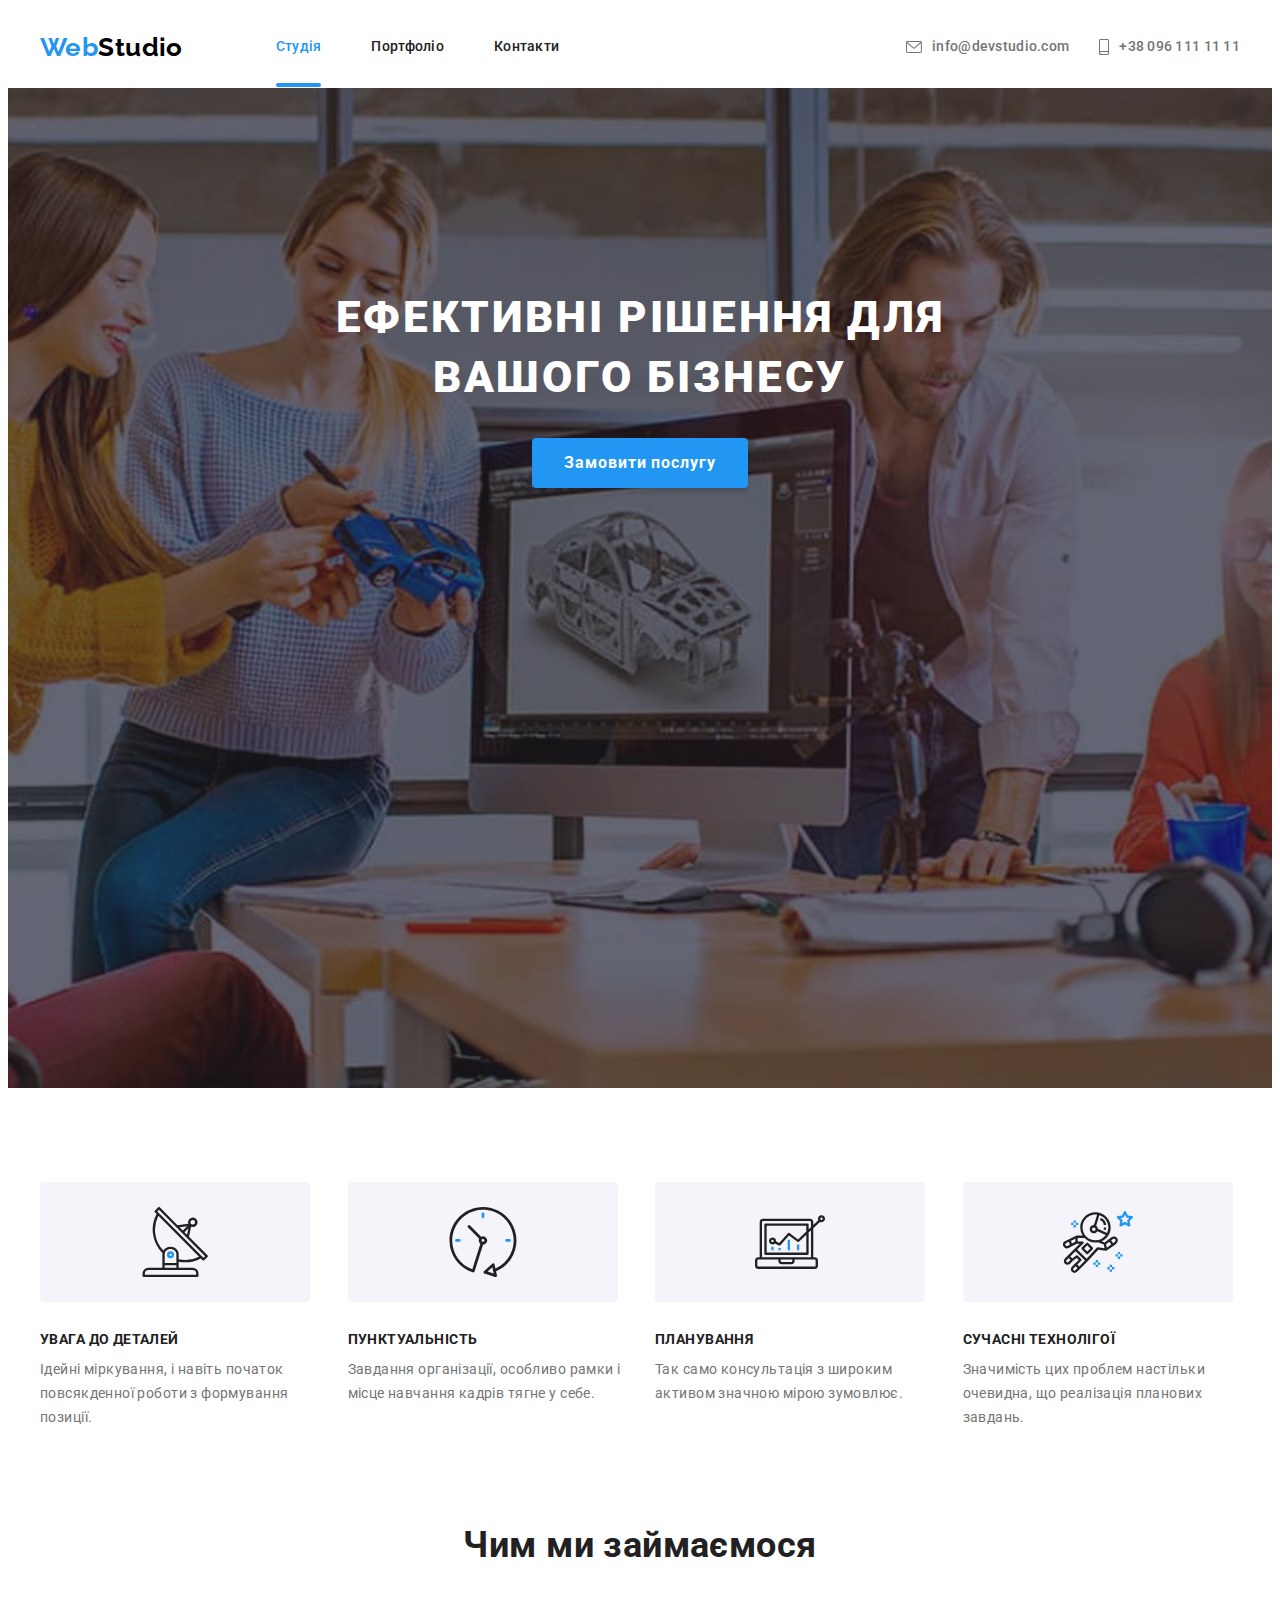
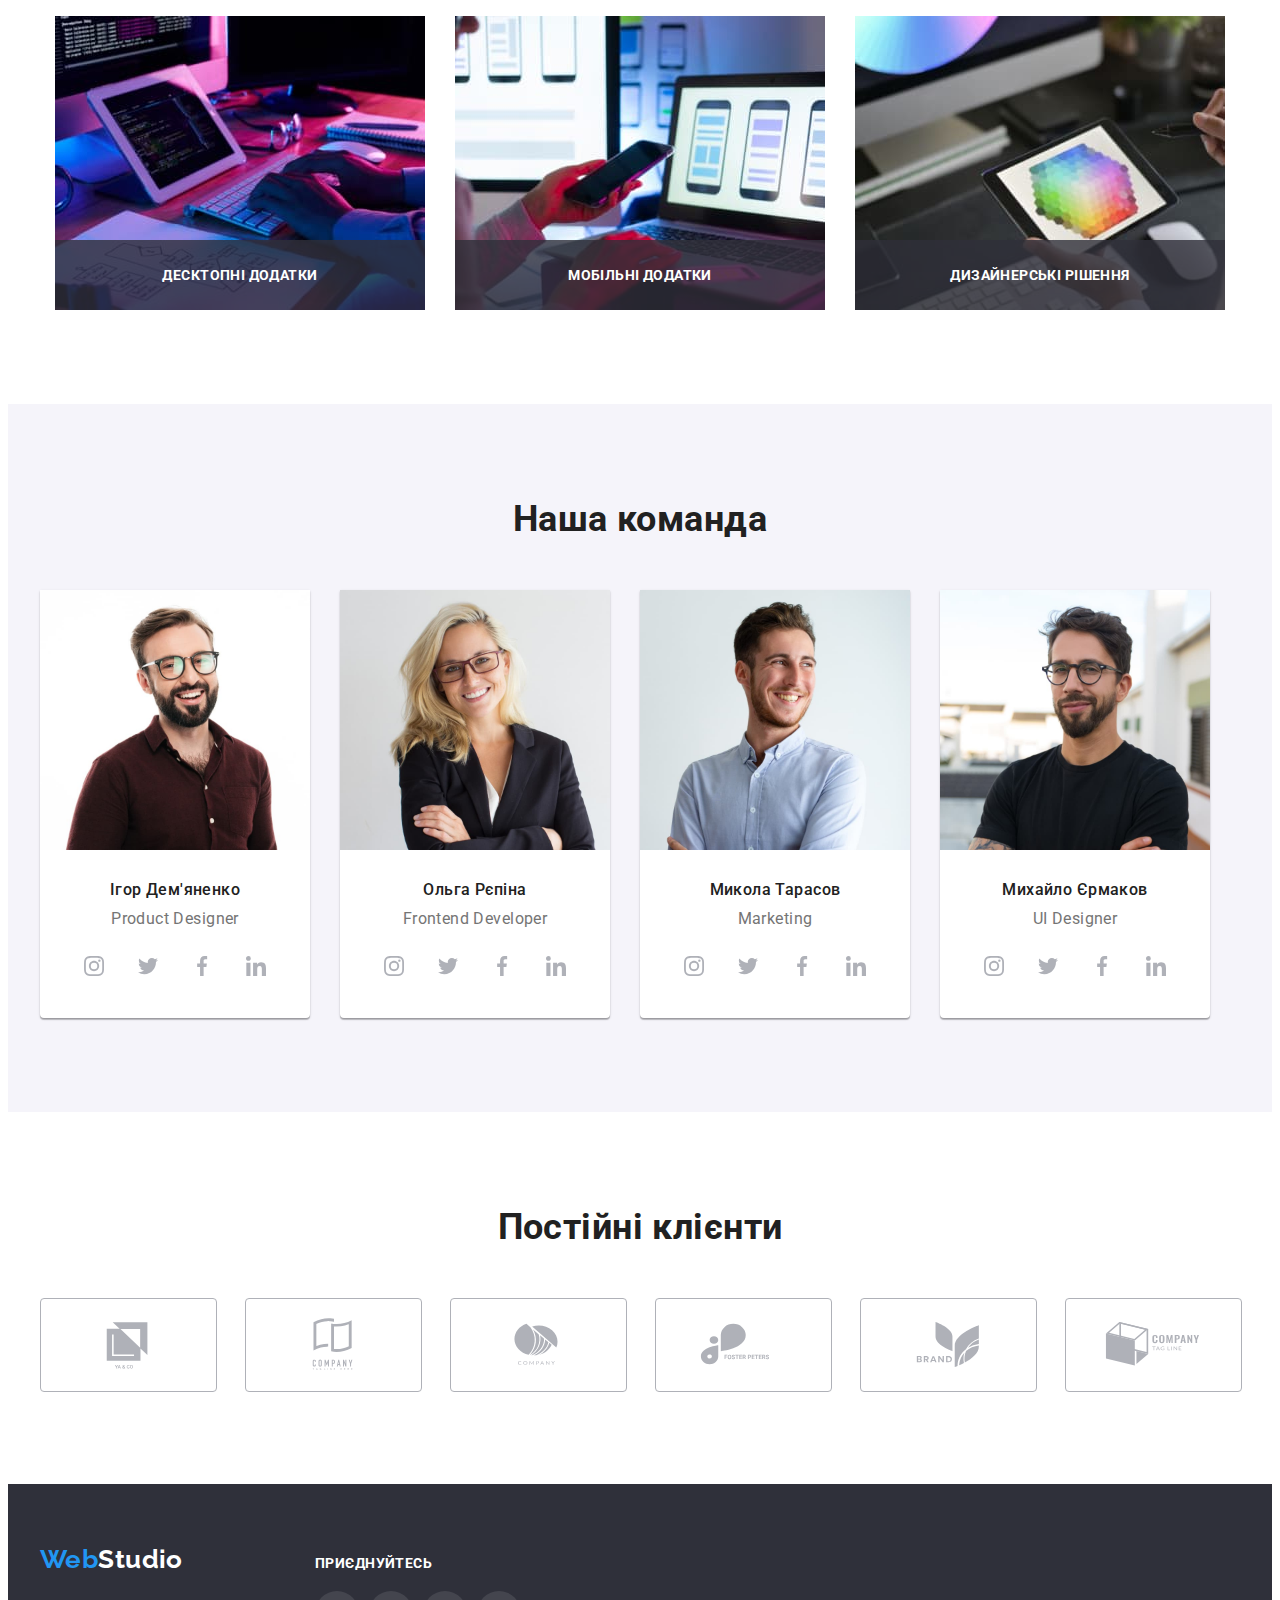
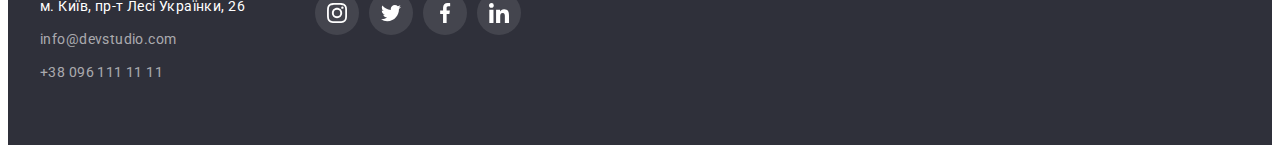
==== index.html @ 75e68d8f "Initial commit" ====
<!DOCTYPE html>
<html lang="uk">
  <head>
    <meta charset="UTF-8" />
    <meta http-equiv="X-UA-Compatible" content="IE=edge" />
    <meta name="viewport" content="width=device-width, initial-scale=1.0" />
    <title>Web-Studio-(Version-2.1)</title>
    <link rel="preconnect" href="https://fonts.googleapis.com" />
    <link rel="preconnect" href="https://fonts.gstatic.com" crossorigin />
    <link
      href="https://fonts.googleapis.com/css2?family=Raleway:wght@700&family=Roboto:wght@400;500;700;900&display=swap"
      rel="stylesheet"
    />
    <link
      rel="stylesheet"
      href="https://cdnjs.cloudflare.com/ajax/libs/modern-normalize/1.1.0/modern-normalize.min.css"
      integrity="sha512-wpPYUAdjBVSE4KJnH1VR1HeZfpl1ub8YT/NKx4PuQ5NmX2tKuGu6U/JRp5y+Y8XG2tV+wKQpNHVUX03MfMFn9Q=="
      crossorigin="anonymous"
      referrerpolicy="no-referrer"
    />
    <link rel="stylesheet" href="./css/styles.css" />
  </head>
  <body>
    <header class="header">
      <div class="container header-container">
        <nav class="header-nav">
          <a class="header-logo link" href="./index.html"
            >Web<span class="logo-part">Studio</span></a
          >
          <ul class="header-list list">
            <li class="header-item">
              <a class="header-link link current" href="./index.html">Студія</a>
            </li>
            <li class="header-item">
              <a class="header-link link" href="./portfolio.html">Портфоліо</a>
            </li>
            <li class="header-item">
              <a class="header-link link" href="#">Контакти</a>
            </li>
          </ul>
        </nav>
        <ul class="header-contacts-list list">
          <li class="cotacts-item">
            <a class="cotacts-link link" href="mailto:info@devstudio.com"
              ><svg class="contacts-icon" width="16" height="12">
                <use href="./images/icons.svg#icon-envelope"></use></svg
              >info@devstudio.com</a
            >
          </li>
          <li class="cotacts-item">
            <a class="cotacts-link link" href="tel:+380961111111"
              ><svg class="contacts-icon" width="10" height="16">
                <use href="./images/icons.svg#icon-smartphone"></use></svg
              >+38 096 111 11 11</a
            >
          </li>
        </ul>
      </div>
    </header>
    <main>
      <section class="hero">
        <div class="container hero-wrap">
          <h1 class="hero-title">Ефективні рішення для вашого бізнесу</h1>
          <button class="hero-btn" type="button" data-modal-open>
            Замовити послугу
          </button>
        </div>
      </section>
      <section class="advantage">
        <div class="container">
          <h2 class="visually-hidden">Наші переваги</h2>
          <ul class="list advantage-list">
            <li class="advantage-item">
              <div class="advantage-wrap">
                <svg class="advantage-icon" width="70" height="70">
                  <use href="./images/icons.svg#icon-Antena"></use>
                </svg>
              </div>
              <h3 class="advantage-title">увага до деталей</h3>
              <p class="advantage-txt">
                Ідейні міркування, і навіть початок повсякденної роботи з
                формування позиції.
              </p>
            </li>
            <li class="advantage-item">
              <div class="advantage-wrap">
                <svg class="advantage-icon" width="70" height="70">
                  <use href="./images/icons.svg#icon-clock"></use>
                </svg>
              </div>
              <h3 class="advantage-title">пунктуальність</h3>
              <p class="advantage-txt">
                Завдання організації, особливо рамки і місце навчання кадрів
                тягне у себе.
              </p>
            </li>
            <li class="advantage-item">
              <div class="advantage-wrap">
                <svg class="advantage-icon" width="70" height="70">
                  <use href="./images/icons.svg#icon-diagram"></use>
                </svg>
              </div>
              <h3 class="advantage-title">планування</h3>
              <p class="advantage-txt">
                Так само консультація з широким активом значною мірою зумовлює.
              </p>
            </li>
            <li class="advantage-item">
              <div class="advantage-wrap">
                <svg class="advantage-icon" width="70" height="70">
                  <use href="./images/icons.svg#icon-astronaut"></use>
                </svg>
              </div>
              <h3 class="advantage-title">сучасні технолігої</h3>
              <p class="advantage-txt">
                Значимість цих проблем настільки очевидна, що реалізація
                планових завдань.
              </p>
            </li>
          </ul>
        </div>
      </section>

      <section class="projects section">
        <div class="container">
          <h2 class="projects-title">Чим ми займаємося</h2>
          <ul class="list projects-list">
            <li>
              <div class="projects-thumb">
                <img
                  src="./images/tas-1.jpg"
                  alt="Працює на планшеті"
                  width="370"
                  height="294"
                />
                <p class="projects-thumb-text">Десктопні додатки</p>
              </div>
            </li>
            <li>
              <div class="projects-thumb">
                <img
                  src="./images/tas-2.jpg"
                  alt="Додатки на єкрані"
                  width="370"
                  height="294"
                />
                <p class="projects-thumb-text">Мобільні додатки</p>
              </div>
            </li>
            <li>
              <div class="projects-thumb">
                <img
                  src="./images/tas-3.jpg"
                  alt="Фігура на планшеті"
                  width="370"
                  height="294"
                />
                <p class="projects-thumb-text">Дизайнерські рішення</p>
              </div>
            </li>
          </ul>
        </div>
      </section>
      <section class="team section">
        <div class="container">
          <h2 class="team-title">Наша команда</h2>
          <ul class="team-list list">
            <li class="team-item">
              <img
                src="./images/team-1.jpg"
                alt="Усміхнений хлопець в окулярах"
                width="270"
                height="260"
              />
              <div class="team-wrap">
                <h3 class="team-name">Ігор Дем'яненко</h3>
                <p class="team-job">Product Designer</p>
                <ul class="team-soc-list list">
                  <li class="team-soc-item">
                    <a class="team-soc-link link" href=""
                      ><svg class="team-soc-icon" width="20" height="20">
                        <use
                          href="./images/icons.svg#icon-instagram"
                        ></use></svg
                    ></a>
                  </li>
                  <li class="team-soc-item">
                    <a class="team-soc-link link" href=""
                      ><svg class="team-soc-icon" width="20" height="20">
                        <use href="./images/icons.svg#icon-twitter"></use></svg
                    ></a>
                  </li>
                  <li class="team-soc-item">
                    <a class="team-soc-link link" href=""
                      ><svg class="team-soc-icon" width="20" height="20">
                        <use href="./images/icons.svg#icon-facebook"></use></svg
                    ></a>
                  </li>
                  <li class="team-soc-item">
                    <a class="team-soc-link link" href=""
                      ><svg class="team-soc-icon" width="20" height="20">
                        <use href="./images/icons.svg#icon-linkedin"></use></svg
                    ></a>
                  </li>
                </ul>
              </div>
            </li>
            <li class="team-item">
              <img
                src="./images/team-2.jpg"
                alt="Дівчина в окулярах"
                width="270"
                height="260"
              />
              <div class="team-wrap">
                <h3 class="team-name">Ольга Рєпіна</h3>
                <p class="team-job">Frontend Developer</p>
                <ul class="team-soc-list list">
                  <li class="team-soc-item">
                    <a class="team-soc-link link" href=""
                      ><svg class="team-soc-icon" width="20" height="20">
                        <use
                          href="./images/icons.svg#icon-instagram"
                        ></use></svg
                    ></a>
                  </li>
                  <li class="team-soc-item">
                    <a class="team-soc-link link" href=""
                      ><svg class="team-soc-icon" width="20" height="20">
                        <use href="./images/icons.svg#icon-twitter"></use></svg
                    ></a>
                  </li>
                  <li class="team-soc-item">
                    <a class="team-soc-link link" href=""
                      ><svg class="team-soc-icon" width="20" height="20">
                        <use href="./images/icons.svg#icon-facebook"></use></svg
                    ></a>
                  </li>
                  <li class="team-soc-item">
                    <a class="team-soc-link link" href=""
                      ><svg class="team-soc-icon" width="20" height="20">
                        <use href="./images/icons.svg#icon-linkedin"></use></svg
                    ></a>
                  </li>
                </ul>
              </div>
            </li>
            <li class="team-item">
              <img
                src="./images/team-3.jpg"
                alt="Усміхнений хлопець"
                width="270"
                height="260"
              />
              <div class="team-wrap">
                <h3 class="team-name">Микола Тарасов</h3>
                <p class="team-job">Marketing</p>
                <ul class="team-soc-list list">
                  <li class="team-soc-item">
                    <a class="team-soc-link link" href=""
                      ><svg class="team-soc-icon" width="20" height="20">
                        <use
                          href="./images/icons.svg#icon-instagram"
                        ></use></svg
                    ></a>
                  </li>
                  <li class="team-soc-item">
                    <a class="team-soc-link link" href=""
                      ><svg class="team-soc-icon" width="20" height="20">
                        <use href="./images/icons.svg#icon-twitter"></use></svg
                    ></a>
                  </li>
                  <li class="team-soc-item">
                    <a class="team-soc-link link" href=""
                      ><svg class="team-soc-icon" width="20" height="20">
                        <use href="./images/icons.svg#icon-facebook"></use></svg
                    ></a>
                  </li>
                  <li class="team-soc-item">
                    <a class="team-soc-link link" href=""
                      ><svg class="team-soc-icon" width="20" height="20">
                        <use href="./images/icons.svg#icon-linkedin"></use></svg
                    ></a>
                  </li>
                </ul>
              </div>
            </li>
            <li class="team-item">
              <img
                src="./images/team-4.jpg"
                alt="Хлопець в окулярах"
                width="270"
                height="260"
              />
              <div class="team-wrap">
                <h3 class="team-name">Михайло Єрмаков</h3>
                <p class="team-job">UI Designer</p>
                <ul class="team-soc-list list">
                  <li class="team-soc-item">
                    <a class="team-soc-link link" href=""
                      ><svg class="team-soc-icon" width="20" height="20">
                        <use
                          href="./images/icons.svg#icon-instagram"
                        ></use></svg
                    ></a>
                  </li>
                  <li class="team-soc-item">
                    <a class="team-soc-link link" href=""
                      ><svg class="team-soc-icon" width="20" height="20">
                        <use href="./images/icons.svg#icon-twitter"></use></svg
                    ></a>
                  </li>
                  <li class="team-soc-item">
                    <a class="team-soc-link link" href=""
                      ><svg class="team-soc-icon" width="20" height="20">
                        <use href="./images/icons.svg#icon-facebook"></use></svg
                    ></a>
                  </li>
                  <li class="team-soc-item">
                    <a class="team-soc-link link" href=""
                      ><svg class="team-soc-icon" width="20" height="20">
                        <use href="./images/icons.svg#icon-linkedin"></use></svg
                    ></a>
                  </li>
                </ul>
              </div>
            </li>
          </ul>
        </div>
      </section>
      <section class="clients section">
        <div class="container">
          <h2 class="clients-title">Постійні клієнти</h2>
          <ul class="clients-list list">
            <li class="clients-item">
              <a class="cliets-link link" href=""
                ><svg class="clients-icon" width="106" height="60">
                  <use href="./images/icons.svg#icon-client-1"></use></svg
              ></a>
            </li>
            <li class="clients-item">
              <a class="cliets-link link" href=""
                ><svg class="clients-icon" width="106" height="60">
                  <use href="./images/icons.svg#icon-client-2"></use></svg
              ></a>
            </li>
            <li class="clients-item">
              <a class="cliets-link link" href=""
                ><svg class="clients-icon" width="106" height="60">
                  <use href="./images/icons.svg#icon-client-3"></use></svg
              ></a>
            </li>
            <li class="clients-item">
              <a class="cliets-link link" href=""
                ><svg class="clients-icon" width="106" height="60">
                  <use href="./images/icons.svg#icon-client-4"></use></svg
              ></a>
            </li>
            <li class="clients-item">
              <a class="cliets-link link" href=""
                ><svg class="clients-icon" width="106" height="60">
                  <use href="./images/icons.svg#icon-client-5"></use></svg
              ></a>
            </li>
            <li class="clients-item">
              <a class="cliets-link link" href=""
                ><svg class="clients-icon" width="106" height="60">
                  <use href="./images/icons.svg#icon-client-6"></use></svg
              ></a>
            </li>
          </ul>
        </div>
      </section>
    </main>
    <footer class="address">
      <div class="footer-container container">
        <div class="footer-address-container">
          <a class="address-logo link" href="./index.html"
            >Web<span class="address-logo-part">Studio</span></a
          >
          <address class="main-address">
            <ul class="address-list list">
              <li class="address-item">
                <a
                  class="address-map link"
                  href="https://goo.gl/maps/8YUWCjoJRUapYNAK7"
                  target="_blank"
                  rel="noopener nofollow noreferrer"
                  >м. Київ, пр-т Лесі Українки, 26</a
                >
              </li>
              <li class="address-item">
                <a class="address-link link" href="mailto:info@devstudio.com"
                  >info@devstudio.com</a
                >
              </li>
              <li class="address-item">
                <a class="address-link link" href="tel:+380961111111"
                  >+38 096 111 11 11</a
                >
              </li>
            </ul>
          </address>
        </div>
        <div class="footer-soc-container">
          <p class="soc-container-text">приєднуйтесь</p>
          <ul class="soc-container-list list">
            <li class="soc-container-item">
              <a class="soc-container-link link" href=""
                ><svg class="soc-container-icon" width="20" height="20">
                  <use href="./images/icons.svg#icon-instagram"></use></svg
              ></a>
            </li>
            <li class="soc-container-item">
              <a class="soc-container-link link" href=""
                ><svg class="soc-container-icon" width="20" height="20">
                  <use href="./images/icons.svg#icon-twitter"></use></svg
              ></a>
            </li>
            <li class="soc-container-item">
              <a class="soc-container-link link" href=""
                ><svg class="soc-container-icon" width="20" height="20">
                  <use href="./images/icons.svg#icon-facebook"></use></svg
              ></a>
            </li>
            <li class="soc-container-item">
              <a class="soc-container-link link" href=""
                ><svg class="soc-container-icon" width="20" height="20">
                  <use href="./images/icons.svg#icon-linkedin"></use></svg
              ></a>
            </li>
          </ul>
        </div>
      </div>
    </footer>
    <div class="backdrop is-hidden" data-modal>
      <div class="modal">
        <button type="button" class="modal-close" data-modal-close>
          <svg class="modal-icon" width="18" height="18">
            <use href="./images/icons.svg#icon-close-black"></use>
          </svg>
        </button>
      </div>
    </div>
    <script src="./js/modal.js"></script>
  </body>
</html>
---- css/styles.css ----
:root{
--main-background-color:#FFFFFF;
--second-background-color:#2F303A;
--first-logo-part-color:#000000;
--second-logo-part-color:#FFFFFF;
--hero-btn-color:#FFFFFF;
--hero-btn-background-color:#2196F3;
--header-link-color:#212121;
--first-contacts-color:#757575;
--main-title-color:#FFFFFF;
--second-title-color:#212121;
--main-text-color:#757575;
--address-map-color:#FFFFFF;
--background-items-color:#FFFFFF;
--backgrounds-team-color:#F5F4FA;
--portfolio-btn-color:#212121;
--portfolio-btn-background-color: #F5F4FA;
--porfolio-btn-active-color:#FFFFFF;
--accent-color:#2196F3;
--main-trans-duration: 250ms;
--main-trans-timing-func: cubic-bezier(0.4, 0, 0.2, 1)

}
p,
h1,
h2,
h3,
h4,
h5,
h6 {
    margin: 0;
}

ul,
ol {
    margin: 0;
    padding-left: 0;
}

button {
    cursor: pointer;
}

address {
    font-style: normal;
}

img {
    display: block;
    max-width: 100%;
        height: auto;
}
/* ------------BODY------------ */
body{
    font-family: 'roboto', 'sans-serif';
    letter-spacing: 0.03em;
    font-size: 14px;
 background-color:var(--main-background-color)

}



.list{
list-style: none;
}
.link{
    text-decoration: none;
}

.visually-hidden {
    position: absolute;
    white-space: nowrap;
    width: 1px;
    height: 1px;
    overflow: hidden;
    border: 0;
    padding: 0;
    clip: rect(0 0 0 0);
    clip-path: inset(50%);
    margin: -1px;
}

.container{
    width: 1200px;
    padding-left: 15px;
    padding-right: 15px;
    margin: 0 auto;
}

.section{
    padding-top: 94px;
    padding-bottom: 94px;
}
/* ------------HEDER------------ */
.header {
    padding-top: 24px;
    padding-bottom: 25px;
}

.header-container{
    display: flex;
    justify-content: space-between;
    align-items: center;
}

.header-nav{
    display: flex;
    align-items: center;
}

.header-logo {
    font-family: 'Raleway', 'sans-serif';
    font-weight: 700;
    font-size: 26px;
    line-height: 1.19;
    margin-right: 93px;
    color: var(--accent-color)}

.logo-part {
    color: var(--first-logo-part-color);}

    .header-list{
        display: flex;
        gap: 50px;
    }

.header-link {
    display: block;
    position: relative;
    font-weight: 500;
    line-height: 1.14;
    letter-spacing: 0.02em;
    color: var(--header-link-color);
    transition-property: color;
    transition-duration: var(--main-trans-duration);
    transition-timing-function: var(--main-trans-timing-func);
}

.current::after {
    content:'';
    position: absolute;
    bottom: -32px;
    right: 0;
    width: 100%;
    height: 4px;
    background: currentColor;
        border-radius: 2px;
}

.header-link:hover,
.header-link:focus{
    color: var(--accent-color)}

        .header-contacts-list {
            display: flex;
            gap: 30px;
        }

.cotacts-link{
    font-weight: 500;
    line-height: 1.14;
    letter-spacing: 0.02em;
    color: var(--first-contacts-color);
    display: flex;
    align-items: center;
        transition-property: color;
            transition-duration: var(--main-trans-duration);
            transition-timing-function: var(--main-trans-timing-func);
}
.contacts-icon{
    fill: #757575;
    margin-right: 10px;
    transition-property: fill;
        transition-duration: var(--main-trans-duration);
        transition-timing-function: var(--main-trans-timing-func);
}
.cotacts-link:hover, 
.cotacts-link:focus{
    color: var(--accent-color);
}
.cotacts-link:hover .contacts-icon{
    fill: var(--accent-color);}

        .cotacts-link:focus .contacts-icon {
            fill: var(--accent-color);
        }

/* ------------HERO----------- */
.hero {
padding-top: 200px;
padding-bottom: 200px;
background-color: var(--second-background-color);
    background-image: linear-gradient(rgba(47, 48, 58, 0.4),
     rgba(47, 48, 58, 0.4)), url(../images/hero-bg.jpg);
    background-repeat: no-repeat;
    background-size: cover;
    background-position: center;
    max-width: 1600px;
    height: 600px;
    margin: 0 auto;
}

.hero-title {
        font-weight: 900;
        font-size: 44px;
        line-height: 1.36;
        text-align: center;
        letter-spacing: 0.06em;
        text-transform: uppercase;
        color: var(--main-title-color);
        max-width: 696px;
        margin: 0 auto;
        margin-bottom: 30px;
}

.hero-btn {
    font-family: inherit;
    font-weight: 700;
    font-size: 16px;
    line-height: 1.88;
    display: flex;
    align-items: center;
    text-align: center;
    letter-spacing: 0.06em;
    color: var(--hero-btn-color);
background: var(--hero-btn-background-color);
    box-shadow: 0px 4px 4px rgba(0, 0, 0, 0.15);
    border-radius: 4px;
    border: none;
margin: 0 auto;
padding: 10px 32px;
min-width: 216px;
transition-property: background-color, box-shadow;
    transition-duration: var(--main-trans-duration);
    transition-timing-function: var(--main-trans-timing-func);
}

.hero-btn:hover,
.hero-btn:focus{
    background-color: #188CE8;
    box-shadow: 0px 4px 4px rgba(0, 0, 0, 0.15);
}

        /* ------------ADVANTAGE----------- */

.advantage{
    padding-top: 94px;
}

.advantage-list{
    display: flex;
    gap: 30px;
}
.advantage-wrap{
    width: 270px;
        height: 120px;
    background: #F5F4FA;
        border-radius: 4px;
        display: flex;
        align-items: center;
        justify-content: center;
        margin-bottom: 30px;
}

.advantage-item{
    flex-basis: calc((100% - 90px)/4);
}
.advantage-title{
        font-weight: 700;
        font-size: 14px;
        line-height: 1.14;
        text-transform: uppercase;
    margin-bottom: 10px;
        color: var(--second-title-color);
}
.advantage-txt{
    line-height: 1.71;
    color: var(--main-text-color);
}

                /* ------------PROJECTS---------- */
.projects-list{
    display: flex;
    justify-content: center;
    gap: 30px;
}

    .projects-title{
            font-weight: 700;
            font-size: 36px;
            line-height: 1.17;
            text-align: center;
            color: var(--second-title-color);
            margin-bottom: 50px;
    }

    .projects-thumb{
        position: relative;
    }


    .projects-thumb-text{
        position: absolute;
            bottom: 0;
            width: 100%;
            display: flex;
            justify-content: center;
            align-items: center;
        height: 70px;
        background-color: rgba(47, 48, 58, 0.8);
        font-weight: 700;
            line-height: 16px;
            text-transform: uppercase;
            color: #FFFFFF;
    }


    /* ------------TEAM---------- */
    .team{
        background: var(--backgrounds-team-color)
    }
    .team-title{
        font-weight: 700;
            font-size: 36px;
            line-height: 1.17;
            text-align: center;
            color: var(--second-title-color);
            margin-bottom: 50px;
    }
    .team-list{
        display: flex;
        gap: 30px;
    }
    .team-item{
        background: var(--background-items-color);
            box-shadow: 0px 1px 3px rgba(0, 0, 0, 0.12), 0px 1px 1px rgba(0, 0, 0, 0.14), 0px 2px 1px rgba(0, 0, 0, 0.2);
            border-radius: 0px 0px 4px 4px;
            flex-basis: calc((100%-90px) / 4);
    }

    .team-name{
        font-weight: 500;
            font-size: 16px;
            line-height: 1.19;
            text-align: center;
            color: var(--second-title-color);
            margin-bottom: 10px;
    }
    .team-job{
            font-size: 16px;
            line-height: 1.19;
            text-align: center;
            color: var(--main-text-color);
            margin-bottom: 16px;
    }

.team-wrap{
    padding-top: 30px;
    padding-bottom: 30px;
}

.team-soc-list {
    display: flex;
    justify-content: center;
    gap: 10px;
}


.team-soc-item {
    width: 44px;
    height: 44px;
}

.team-soc-link {
    width: 100%;
    height: 100%;
        border-radius: 50%;
        display: flex;
        align-items: center;
        justify-content: center;
        transition-property: background-color;
            transition-duration: var(--main-trans-duration);
            transition-timing-function: var(--main-trans-timing-func);
}

.team-soc-icon {
    fill: #AFB1B8;
    transition-property: fill;
    transition-duration: var(--main-trans-duration);
    transition-timing-function: var(--main-trans-timing-func);
}

.team-soc-link:hover,
.team-soc-link:focus{
    background-color: var(--accent-color);
}

.team-soc-link:hover .team-soc-icon {
    fill: #FFFFFF;
}
.team-soc-link:focus .team-soc-icon {
    fill: #FFFFFF;
}


/* ------------CLIENTS--------- */
.clients-title {
    font-weight: 700;
        font-size: 36px;
        line-height: 42px;
        text-align: center;
        color:var(--second-title-color);
        margin-bottom: 50px;
}

.clients-list {
    display: flex;
    gap: 30px;
}

.clients-item {
    height: 92px;
flex-basis: calc((100% - 150px) / 6);
}

.cliets-link {
    width: 100%;
    height: 100%;
    border: 1px solid #AFB1B8;
        border-radius: 4px;
        display: flex;
        align-items: center;
        justify-content: center;
            transition-property: border-color;
                transition-duration: var(--main-trans-duration);
                transition-timing-function: var(--main-trans-timing-func);
}

.cliets-link:hover,
.cliets-link:focus{
    border-color: var(--accent-color);
}

.clients-icon{
  fill: #AFB1B8;
transition-property: fill;
    transition-duration: var(--main-trans-duration);
    transition-timing-function: var(--main-trans-timing-func);
}

.cliets-link:hover .clients-icon{
    fill: var(--accent-color);
}

.cliets-link:focus .clients-icon {
    fill: var(--accent-color);
}
        /* ------------FOOTER--------- */

.address{
    padding-top: 60px;
    padding-bottom: 60px;
    background-color:var(--second-background-color);
}

        .address-logo{
        font-family: 'Raleway','sans-serif';
        font-weight: 700;
        font-size: 26px;
        line-height: 1.19;
        color: var(--accent-color);
        display: inline-block;
        margin-bottom: 20px;
        }
       
        .address-logo-part{
            color: var(--second-logo-part-color)
        }

        .address-map{
            font-style: normal;
            line-height: 1.71;
            color: var(--address-map-color);
            transition-property: color;
                transition-duration: var(--main-trans-duration);
                transition-timing-function: var(--main-trans-timing-func);
        }
        .address-map:hover,
        .address-map:focus{
            color: var(--accent-color);}

.address-item:not(:last-child)
{
    margin-bottom: 9px;
    display: block;
}

        .address-link{
            font-style: normal;
            line-height: 1.71;
            color: rgba(255, 255, 255, 0.6);
            transition-property: color;
                transition-duration: var(--main-trans-duration);
                transition-timing-function: var(--main-trans-timing-func);
        }
.address-link:hover,
.address-link:focus{
 color: var(--accent-color);}

 .footer-container{
    display: flex;
    align-items: baseline;
 }

 .footer-address-container{
    margin-right: 70px;
 }

.soc-container-text {
    font-weight: 700;
        line-height: 16px;
    color: #FFFFFF;
    margin-bottom: 20px;
    text-transform: uppercase;
 }

 .soc-container-list {
    display: flex;
    justify-content: center;
    gap: 10px;
    
 }


 .soc-container-item {
    width: 44px;
    height: 44px;
 }

 .soc-container-link {
    width: 100%;
    height: 100%;
    border-radius: 50%;
    background-color: rgba(255, 255, 255, 0.1);;
display: flex;
align-items: center;
    justify-content: center;
    transition-property: background-color;
    transition-duration: var(--main-trans-duration);
    transition-timing-function: var(--main-trans-timing-func);
 }

  .soc-container-icon {
      fill: #FFFFFF;
  }

 .soc-container-link:hover,
 .soc-container-link:focus{
    background-color: var(--accent-color);
 }




 /* ------------PORTFOLIO-------- */
 .current {
color: var(--accent-color);
 }


.header-porfolio{
    border-bottom: 1px solid #ECECEC;
    padding-top: 24px;
        padding-bottom: 25px;
}
.filters{
    margin-bottom: 50px;
    display: flex;
    justify-content: center;
    gap: 8px;
}

 .filters-btn{
    font-family: inherit;
        font-style: normal;
        font-weight: 500;
        font-size: 16px;
        line-height: 1.62;
        letter-spacing: 0.03em;
        color: var(--portfolio-btn-color);
        background: var(--portfolio-btn-background-color);
        border-radius: 4px;
        cursor: pointer;  
        border-color: transparent;  
        padding: 6px 22px;
            transition-property: background-color, color, box-shadow;
                transition-duration: var(--main-trans-duration);
                transition-timing-function: var(--main-trans-timing-func);
 }
 .filters-btn:hover,
.filters-btn:focus{
    background-color: var(--accent-color);
    color:var(--porfolio-btn-active-color);
box-shadow: 0px 3px 1px rgba(0, 0, 0, 0.1), 0px 1px 2px rgba(0, 0, 0, 0.08), 0px 2px 2px rgba(0, 0, 0, 0.12);}

    /* ------------PORTFOLIO-LIST-------- */

.portfolio-list{
    display: flex;
    flex-wrap: wrap;
    gap: 30px;
    
}
.portfolio-item {
flex-basis: calc((100% - 60px) / 3);
background: var(--background-items-color);
}

.portfolio-link {
    display: block;
}
.portfolio-top-wrap{
    position: relative;
    overflow: hidden;
}

.portfolio-top-text {
    position: absolute;
    top: 0;
    left: 0;
    padding: 63px 24px;
    width: 100%;
    height: 100%;
font-size: 18px;
    line-height: 1.6;
    color: #FFFFFF;
    background: rgba(33, 150, 243, 0.9);
    transform: translateY(100%);
    transition-property: transform;
    transition-duration: var(--main-trans-duration);
transition-timing-function: var(--main-trans-timing-func);
}

.portfolio-link:hover,
.portfolio-link:focus {
    box-shadow: 0px 1px 1px rgba(0, 0, 0, 0.12), 0px 4px 4px rgba(0, 0, 0, 0.06), 1px 4px 6px rgba(0, 0, 0, 0.16);
}

.portfolio-link:hover .portfolio-top-text{
    transform: translateY(0);
}

.portfolio-link:focus .portfolio-top-text {
    transform: translateY(0);
}

.portfolio-wrap{
    padding: 20px 24px;
    border: 1px solid #EEEEEE;
    border-top: none;
}
.portfolio-title{
font-weight: 700;
font-size: 18px;
line-height: 2;
letter-spacing: 0.06em;
color: var(--second-title-color);
margin-bottom: 4px;}


.portfolio-text{
        font-size: 16px;
        line-height: 1.88;
        color: var(--main-text-color);
}

        /* ------------BACKDROP-------- */

.backdrop {
    top:0;
    left:0;
    width: 100%;
    height: 100%;    
    background-color: rgba(0, 0, 0, 0.2);
position: fixed;
transition-property: opacity, visibility;
transition-duration: var(--main-trans-duration);
transition-timing-function: var(--main-trans-timing-func);

}

.modal {
    width: 528px;
    min-height: 581px;
    background-color: #FFFFFF;
    box-shadow: 0px 1px 3px rgba(0, 0, 0, 0.12), 0px 1px 1px rgba(0, 0, 0, 0.14), 0px 2px 1px rgba(0, 0, 0, 0.2);
        border-radius: 4px;
position: absolute;
top: 50%;
left: 50%;
transform: translate(-50%, -50%) scaleY(1);
transition-property: transform;
transition-duration: var(--main-trans-duration);
transition-timing-function: var(--main-trans-timing-func);
}

.backdrop.is-hidden .modal{
    transform: translate(-50%,-50%) scaleY(0);
}

.modal-close{
    position: absolute;
    top: 10px;
    right: 10px;    
    width: 30px;
    height: 30px;
    border-radius: 50%;
background: #FFFFFF;
    border: 1px solid rgba(0, 0, 0, 0.1);
    display: flex;
align-items: center;
justify-content: center;
cursor: pointer;
transition-property: border-color;
transition-duration: var(--main-trans-duration);
transition-timing-function: var(--main-trans-timing-func);

}

.modal-close:hover,
.modal-close:focus {
    border-color: var(--accent-color);
}

.backdrop.is-hidden{
    opacity: 0;
    visibility: hidden;
    pointer-events: none;
}
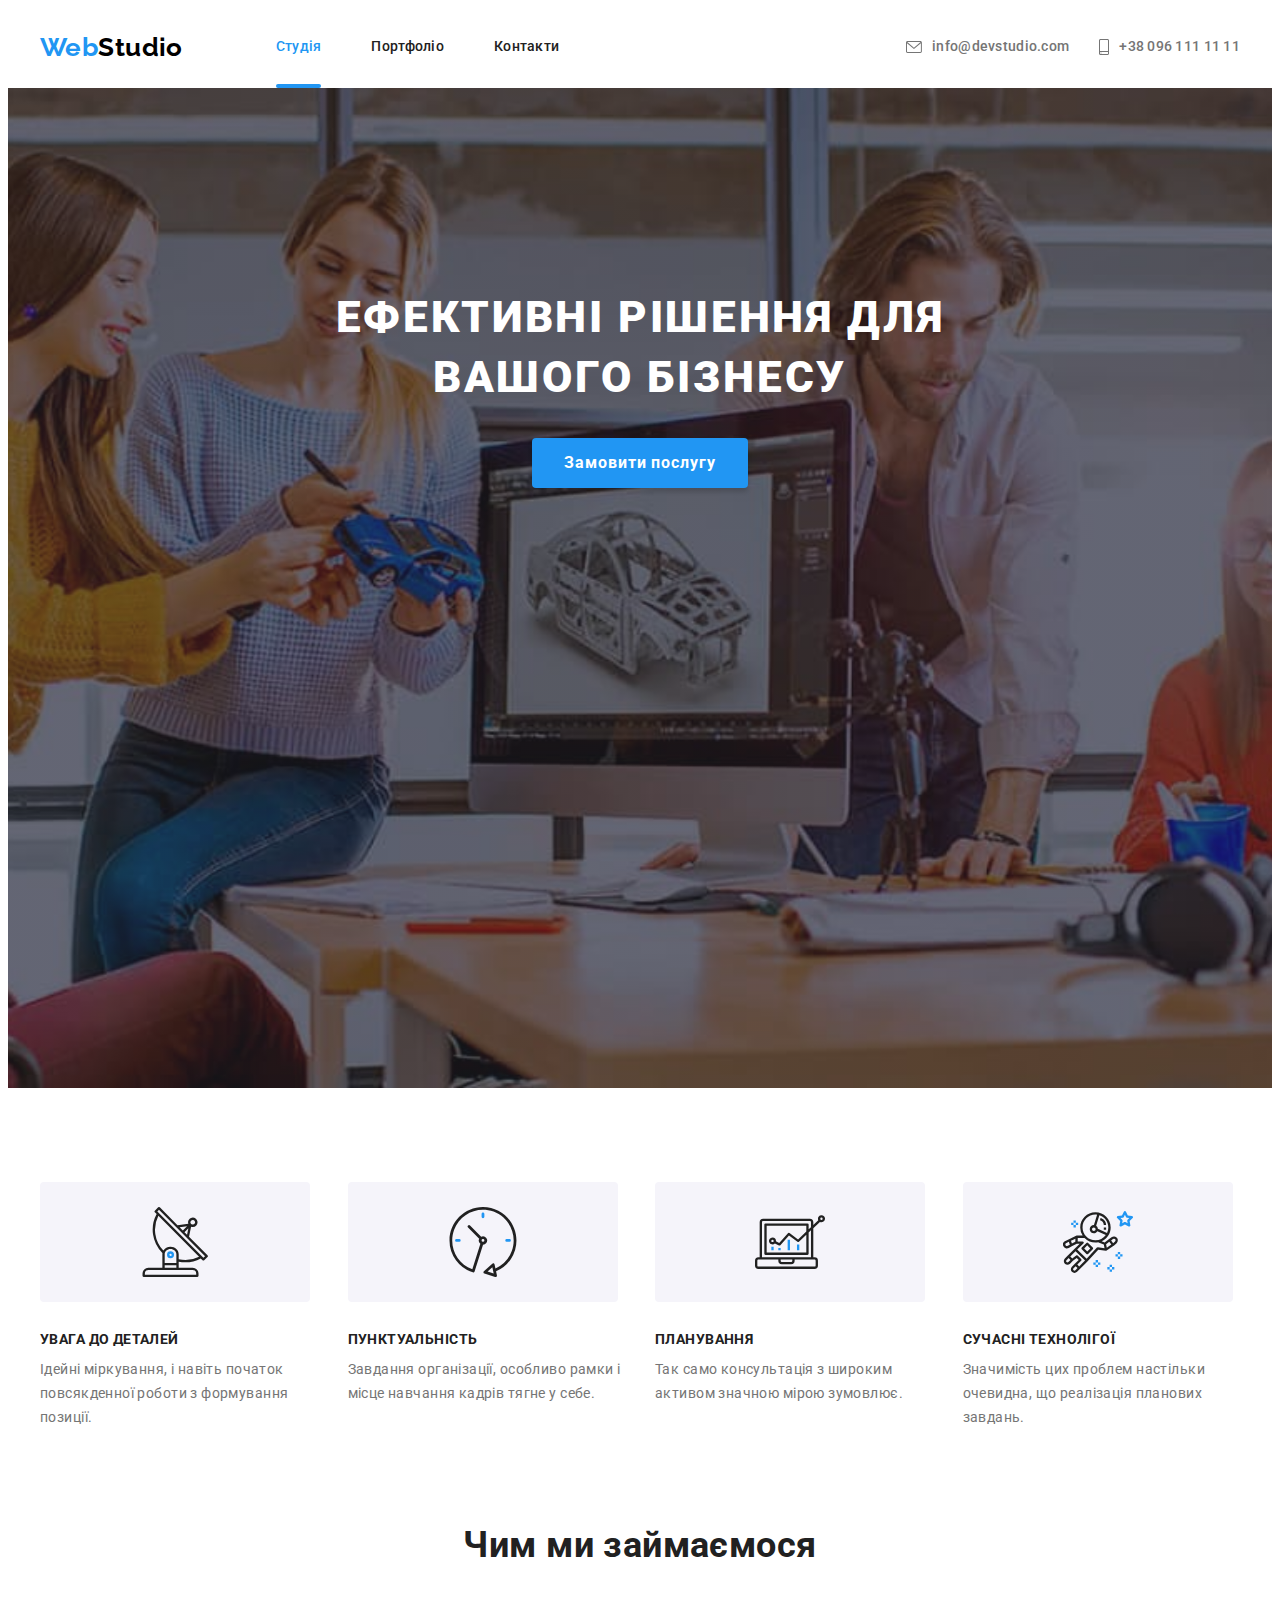
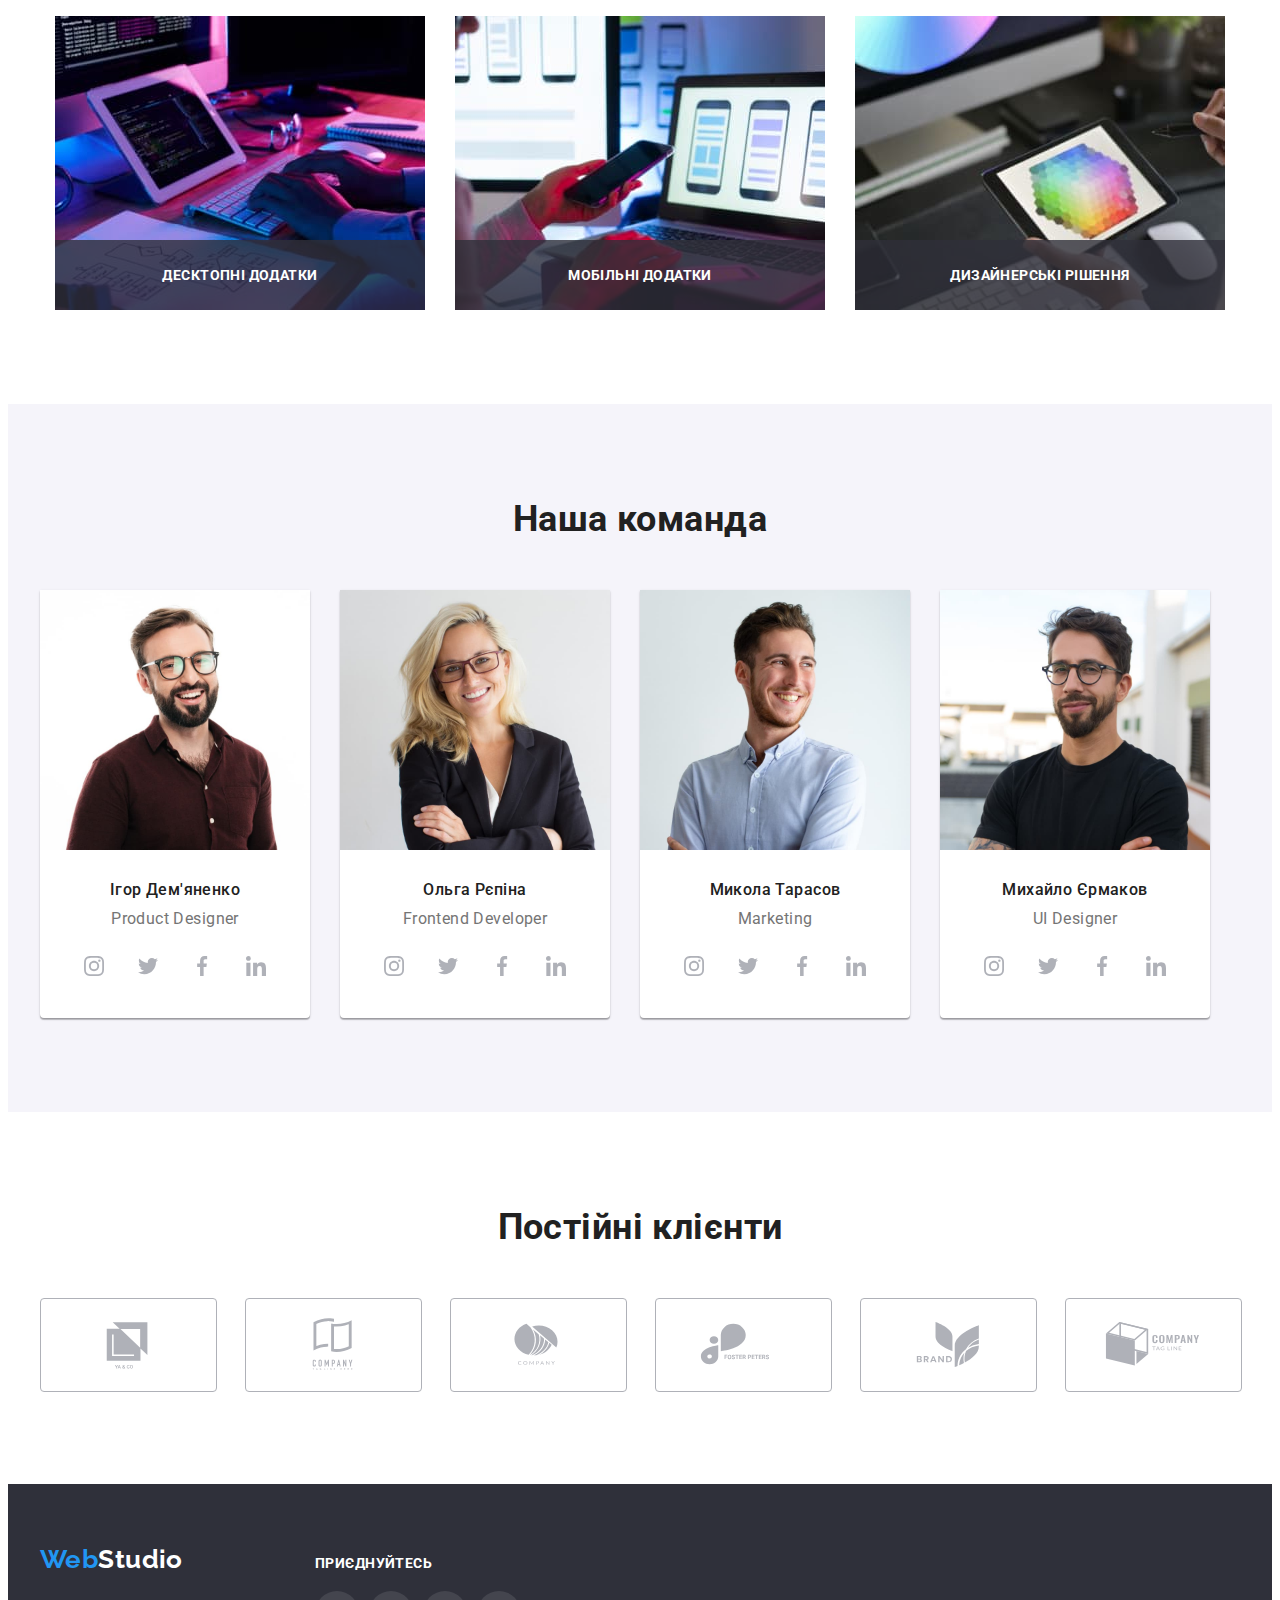
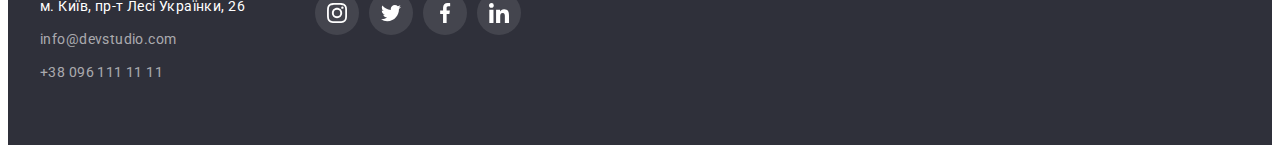
==== commit c1627053: "Додає форму до modal" ====
--- a/index.html
+++ b/index.html
@@ -440,6 +440,40 @@
             <use href="./images/icons.svg#icon-close-black"></use>
           </svg>
         </button>
+        <p class="modal-title">Залиште свої дані, ми вам передзвонимо</p>
+        <form class="modal-form">
+          <div class="input-wrap">
+            <input
+              type="text"
+              name="user-name"
+              placeholder="Максим"
+              class="modal-input"
+            />
+            <svg class="input-icon" width="18" height="18">
+              <use href="./images/icons.svg#icon-person"></use>
+            </svg>
+          </div>
+          <input
+            type="tel"
+            name="user-tel"
+            placeholder="111-11-11"
+            class="modal-input"
+          />
+          <input
+            type="email"
+            name="user-email"
+            placeholder="email@mail"
+            class="modal-input"
+          />
+
+          <label for="user-comment">Коментар</label>
+          <textarea
+            name="user-comment"
+            id="user-comment"
+            class="modal-text"
+            placeholder="Введіть текст"
+          ></textarea>
+        </form>
       </div>
     </div>
     <script src="./js/modal.js"></script>
--- a/css/styles.css
+++ b/css/styles.css
@@ -141,7 +141,7 @@
 .current::after {
     content:'';
     position: absolute;
-    bottom: -32px;
+    bottom: -33px;
     right: 0;
     width: 100%;
     height: 4px;
@@ -694,6 +694,7 @@
 .modal {
     width: 528px;
     min-height: 581px;
+    padding: 40px;
     background-color: #FFFFFF;
     box-shadow: 0px 1px 3px rgba(0, 0, 0, 0.12), 0px 1px 1px rgba(0, 0, 0, 0.14), 0px 2px 1px rgba(0, 0, 0, 0.2);
         border-radius: 4px;
@@ -723,20 +724,70 @@
 align-items: center;
 justify-content: center;
 cursor: pointer;
-transition-property: border-color;
-transition-duration: var(--main-trans-duration);
-transition-timing-function: var(--main-trans-timing-func);
-
-}
-
-.modal-close:hover,
-.modal-close:focus {
-    border-color: var(--accent-color);
-}
-
+}
+
+.modal-icon{
+transition-property: fill;
+    transition-duration: var(--main-trans-duration);
+    transition-timing-function: var(--main-trans-timing-func);
+}
+
+.modal-close:hover .modal-icon{
+    fill: var(--accent-color);
+}
+.modal-close:focus .modal-icon {
+    fill: var(--accent-color);
+}
 .backdrop.is-hidden{
     opacity: 0;
     visibility: hidden;
     pointer-events: none;
 }
 
+.modal-title{
+    font-weight: 700;
+        font-size: 20px;
+        line-height: 23px;
+        text-align: center;
+        margin-bottom: 12px;
+        color: #212121;
+}
+
+.modal-input{
+    width: 100%;
+    height: 40px;
+    border: 1px solid rgba(33, 33, 33, 0.2);
+        border-radius: 4px;
+        padding-left: 30px;
+        outline: transparent;
+}
+
+.input-wrap{
+    position: relative;
+    margin-bottom: 10px;
+
+}
+
+.modal-input{
+        transition-property: border-color;
+            transition-duration: var(--main-trans-duration);
+            transition-timing-function: var(--main-trans-timing-func);
+}
+
+.modal-input:focus{
+    border-color: var(--accent-color);
+}
+
+.modal-input:focus + .input-icon{
+    fill: var(--accent-color);
+}
+.input-icon{
+    position: absolute;
+    left: 8px;
+    top: 50%;
+    transform: translateY(-50%);
+    transition-property: fill;
+        transition-duration: var(--main-trans-duration);
+        transition-timing-function: var(--main-trans-timing-func);
+    }
+}
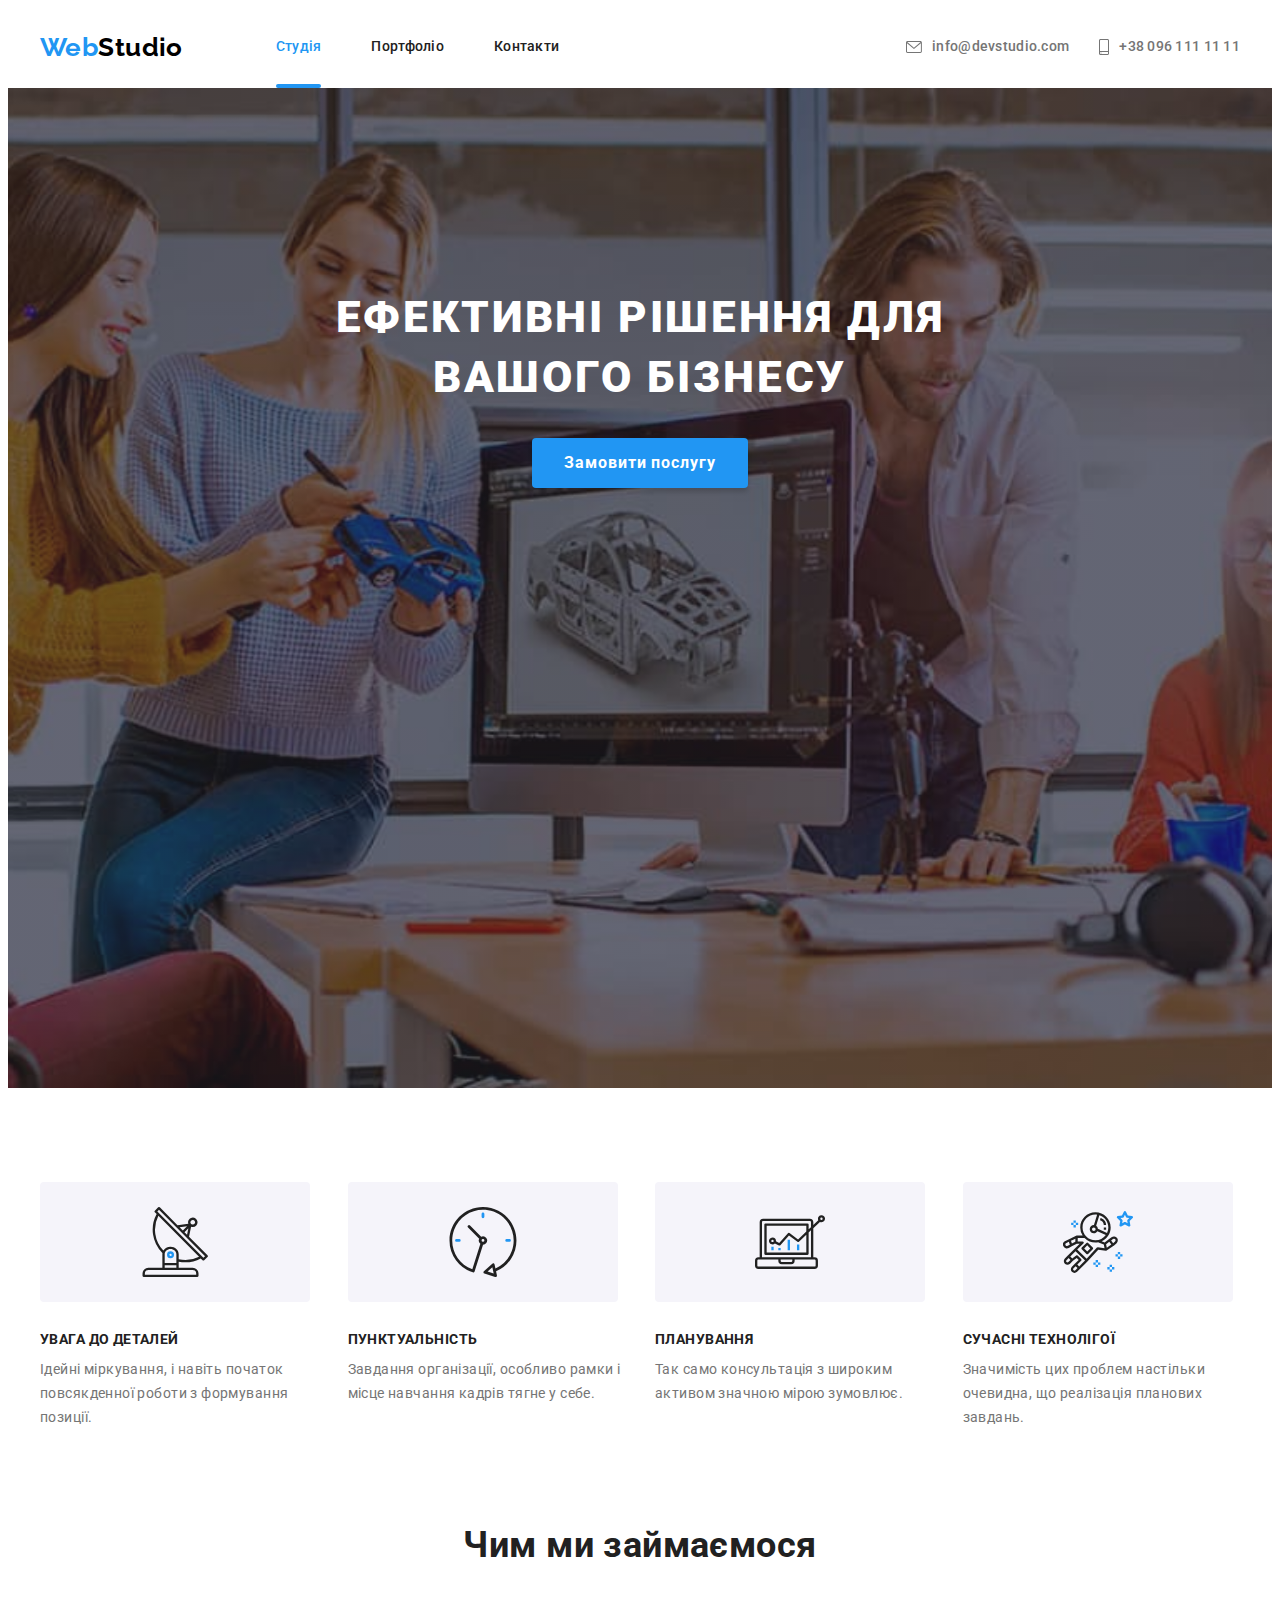
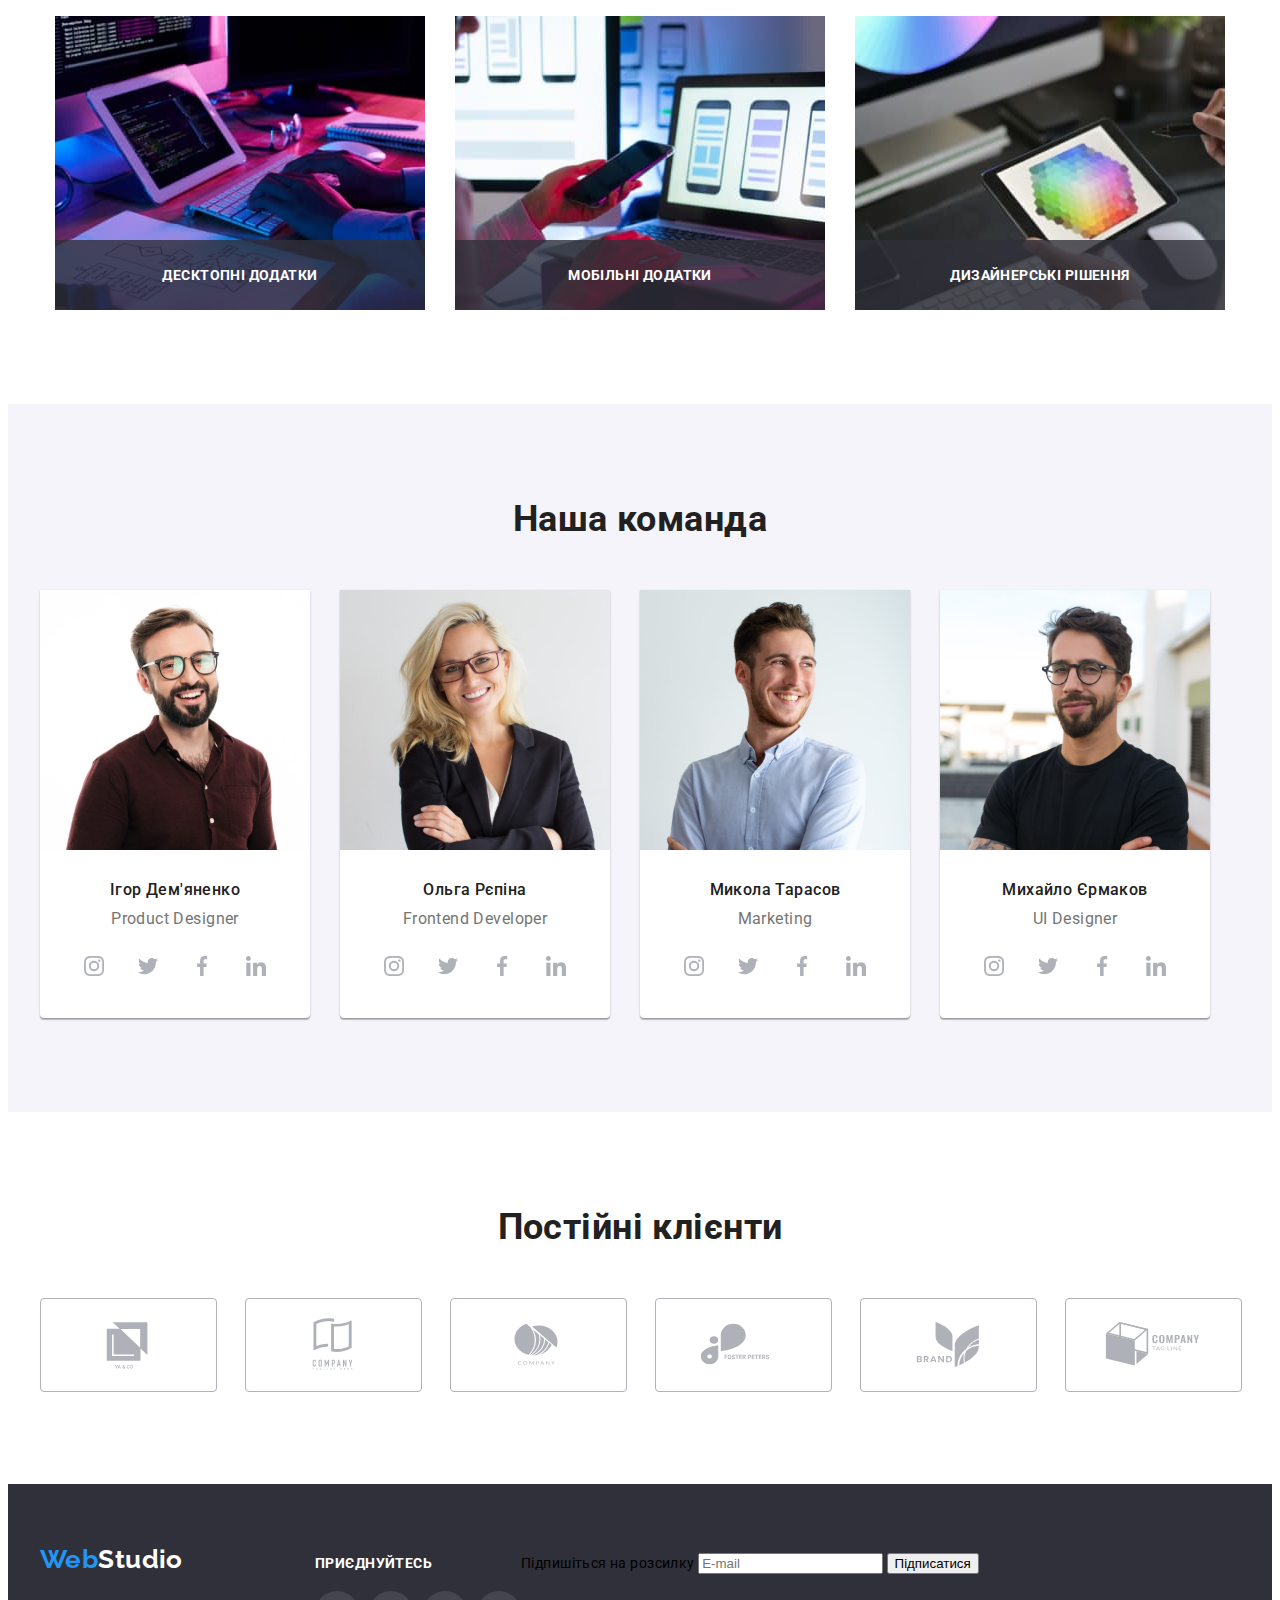
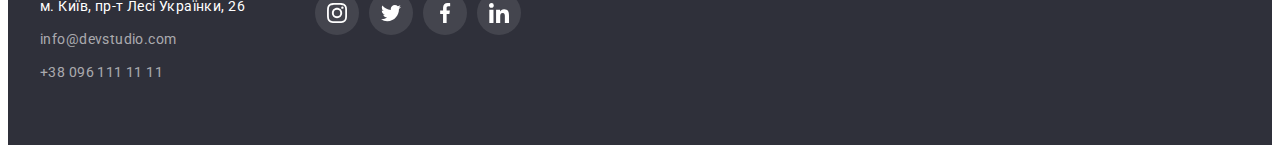
==== commit ee9ba4d9: "Додає форму до футера" ====
--- a/index.html
+++ b/index.html
@@ -431,6 +431,20 @@
             </li>
           </ul>
         </div>
+        <div class=".footer-subscription">
+          <form class="footer-subscription-form">
+            <label for="subscription-email" class="footer-subscription-label"
+              >Підпишіться на розсилку</label
+            >
+            <input
+              type="email"
+              name="subscription-email"
+              placeholder="E-mail"
+              class="footer-subscription-input"
+            />
+            <button type="submit" class="">Підписатися</button>
+          </form>
+        </div>
       </div>
     </footer>
     <div class="backdrop is-hidden" data-modal>
@@ -442,37 +456,75 @@
         </button>
         <p class="modal-title">Залиште свої дані, ми вам передзвонимо</p>
         <form class="modal-form">
-          <div class="input-wrap">
+          <div class="modal-field">
+            <label for="user-name" class="input-label">Ім'я</label>
+            <div class="input-wrap">
+              <input
+                type="text"
+                name="user-name"
+                id="user-name"
+                class="modal-input"
+              />
+              <svg class="input-icon" width="18" height="18">
+                <use href="./images/icons.svg#icon-person"></use>
+              </svg>
+            </div>
+          </div>
+          <div class="modal-field">
+            <label for="user-tel" class="input-label">Телефон</label>
+            <div class="input-wrap">
+              <input
+                type="tel"
+                name="user-tel"
+                id="user-tel"
+                class="modal-input"
+              />
+              <svg class="input-icon" width="18" height="18">
+                <use href="./images/icons.svg#icon-phone"></use>
+              </svg>
+            </div>
+          </div>
+          <div class="modal-field">
+            <label for="user-email" class="input-label">Пошта</label>
+            <div class="input-wrap">
+              <input
+                type="email"
+                name="user-email"
+                id="user-email"
+                class="modal-input"
+              />
+              <svg class="input-icon" width="18" height="18">
+                <use href="./images/icons.svg#icon-email"></use>
+              </svg>
+            </div>
+          </div>
+          <div class="modal-field">
+            <label for="user-comment" class="input-label">Коментар</label>
+            <textarea
+              name="user-comment"
+              id="user-comment"
+              class="modal-text"
+              placeholder="Введіть текст"
+            ></textarea>
+          </div>
+          <div class="modal-field">
             <input
-              type="text"
-              name="user-name"
-              placeholder="Максим"
-              class="modal-input"
+              type="checkbox"
+              name="privacy"
+              id="privacy"
+              class="input-check visually-hidden"
             />
-            <svg class="input-icon" width="18" height="18">
-              <use href="./images/icons.svg#icon-person"></use>
-            </svg>
+            <label for="privacy" class="check-text">
+              <span>
+                <svg class="check-icon" width="16" height="15">
+                  <use href="./images/icons.svg#icon-check"></use>
+                </svg>
+              </span>
+              Погоджуюся з розсилкою та приймаю
+              <a href="#" class="check-link link">Умови договору</a></label
+            >
           </div>
-          <input
-            type="tel"
-            name="user-tel"
-            placeholder="111-11-11"
-            class="modal-input"
-          />
-          <input
-            type="email"
-            name="user-email"
-            placeholder="email@mail"
-            class="modal-input"
-          />
-
-          <label for="user-comment">Коментар</label>
-          <textarea
-            name="user-comment"
-            id="user-comment"
-            class="modal-text"
-            placeholder="Введіть текст"
-          ></textarea>
+          <button type="submit" class="modal-form-btn">Відправити</button>
         </form>
       </div>
     </div>
--- a/css/styles.css
+++ b/css/styles.css
@@ -753,6 +753,20 @@
         color: #212121;
 }
 
+.modal-field{
+margin-bottom: 10px;
+}
+
+.input-label{
+    display: block;
+    font-weight: 400;
+        font-size: 12px;
+        line-height: 0.86;
+        letter-spacing: 0.01em;
+        color: #757575;
+        margin-bottom: 4px;
+}
+
 .modal-input{
     width: 100%;
     height: 40px;
@@ -760,18 +774,13 @@
         border-radius: 4px;
         padding-left: 30px;
         outline: transparent;
+                transition-property: border-color;
+                    transition-duration: var(--main-trans-duration);
+                    transition-timing-function: var(--main-trans-timing-func);
 }
 
 .input-wrap{
     position: relative;
-    margin-bottom: 10px;
-
-}
-
-.modal-input{
-        transition-property: border-color;
-            transition-duration: var(--main-trans-duration);
-            transition-timing-function: var(--main-trans-timing-func);
 }
 
 .modal-input:focus{
@@ -790,4 +799,103 @@
         transition-duration: var(--main-trans-duration);
         transition-timing-function: var(--main-trans-timing-func);
     }
-}
+
+    .modal-text{
+    width: 100%;
+    min-height: 120px;
+    padding: 12px 16px;
+    border: 1px solid rgba(33, 33, 33, 0.2);
+    border-radius: 4px;
+    outline:transparent;
+    resize: none;
+    transition-property: border-color;
+        transition-duration: var(--main-trans-duration);
+        transition-timing-function: var(--main-trans-timing-func);
+    }
+
+        .modal-text:focus {
+            border-color: var(--accent-color);
+        }
+
+.modal-text::placeholder{
+    font-weight: 400;
+font-size: 12px;
+    line-height: 0.86x;
+    letter-spacing: 0.01em;
+
+    color: rgba(117, 117, 117, 0.5);
+}
+
+.check-text {
+    display: flex;
+        align-items: center;
+    font-weight: 400;
+        line-height: 1.71;
+        color: #757575;
+}
+
+.check-link{
+    position: relative;
+    font-weight: 400;
+    line-height: 1.71;
+    margin-left: 5px;
+        color: #2196F3;
+}
+
+.check-text span {
+    width: 16px;
+    height: 15px;
+    border: 2px solid #212121;
+        border-radius: 2px;
+        display: flex;
+        align-items: center;
+        justify-content: center;
+        margin-right: 7px;
+        fill: transparent;
+        
+}
+
+.input-check:checked + .check-text span {
+    background-color: var(--accent-color);
+    border-color: transparent;
+    fill: #FFFFFF;
+}
+
+.input-check:focus +.check-text span {
+border-color: var(--accent-color);}
+
+.check-link::after{
+    content: '';
+    position: absolute;
+    left: 0;
+    bottom: 6px;
+    width: 100%;
+    height: 1px;
+    background-color: var(--accent-color);
+
+}
+.modal-form-btn{
+font-family: inherit;
+font-weight: 700;
+    font-size: 16px;
+    line-height: 1.88;
+    display: flex;
+    align-items: center;
+    text-align: center;
+    letter-spacing: 0.06em;
+    margin: 30px auto;
+    padding: 10px 52px;
+    border: none;
+    background-color: var(--accent-color);
+        box-shadow: 0px 4px 4px rgba(0, 0, 0, 0.15);
+        border-radius: 4px;
+    color: #FFFFFF;
+transition-property: background-color;
+    transition-duration: var(--main-trans-duration);
+    transition-timing-function: var(--main-trans-timing-func);
+}
+
+.modal-form-btn:hover,
+.modal-form-btn:focus{
+background-color: #188CE8;
+}